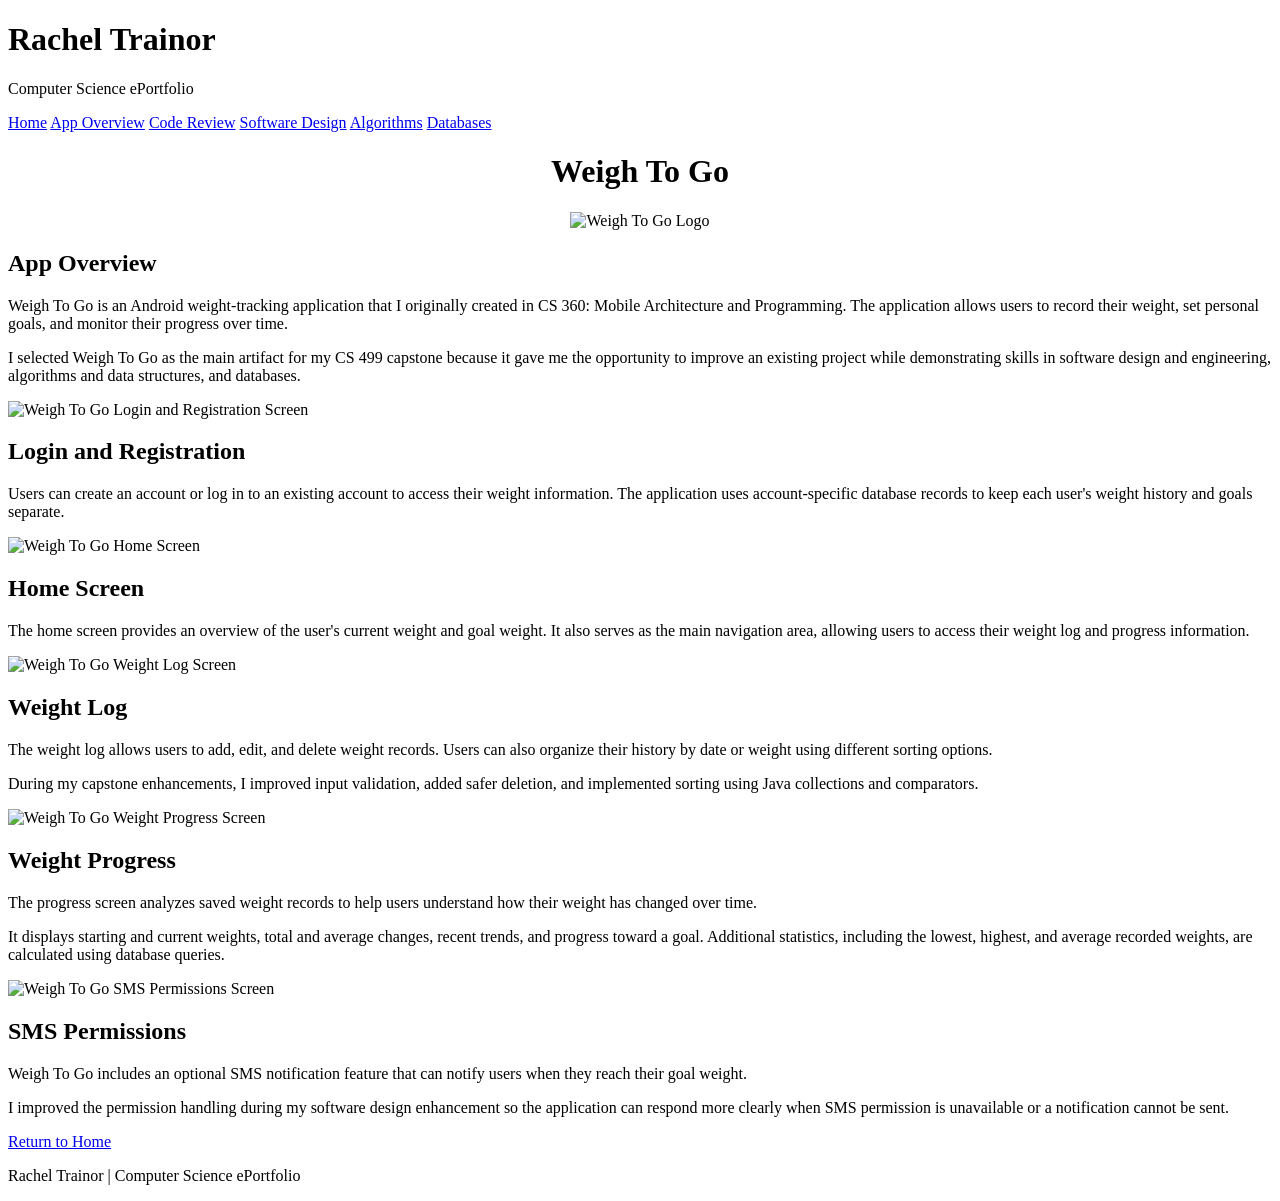
==== app-overview.html @ 9572a0ba "Update app-overview.html" ====
<!DOCTYPE html>
<html lang="en">

<head>
    <meta charset="UTF-8">
    <meta name="viewport" content="width=device-width, initial-scale=1.0">

    <title>Weigh To Go | Rachel Trainor</title>

    <link rel="stylesheet" href="style.css">
</head>

<body>

    <header>
        <h1>Rachel Trainor</h1>
        <p>Computer Science ePortfolio</p>
    </header>

    <nav>
        <a href="index.html">Home</a>
        <a href="app-overview.html">App Overview</a>
        <a href="code-review.html">Code Review</a>
        <a href="software-design.html">Software Design</a>
        <a href="algorithms.html">Algorithms</a>
        <a href="databases.html">Databases</a>
    </nav>

    <main>

        <!-- Weigh To Go Logo -->

        <div class="card" style="text-align: center;">

            <h1>Weigh To Go</h1>

            <img src="images/WTG logo.png"
                 alt="Weigh To Go Logo"
                 style="max-width: 250px; width: 100%;">

        </div>


        <!-- App Overview -->

        <div class="card">

            <h2>App Overview</h2>

            <p>
                Weigh To Go is an Android weight-tracking application
                that I originally created in CS 360: Mobile Architecture
                and Programming. The application allows users to record
                their weight, set personal goals, and monitor their
                progress over time.
            </p>

            <p>
                I selected Weigh To Go as the main artifact for my
                CS 499 capstone because it gave me the opportunity
                to improve an existing project while demonstrating
                skills in software design and engineering, algorithms
                and data structures, and databases.
            </p>

        </div>


        <!-- Login and Registration -->

        <div class="card feature-card">

            <div class="feature-image">

                <img src="images/loginregister.png"
                     alt="Weigh To Go Login and Registration Screen"
                     class="feature-screenshot">

            </div>

            <div class="feature-description">

                <h2>Login and Registration</h2>

                <p>
                    Users can create an account or log in to an existing
                    account to access their weight information.
                    The application uses account-specific database
                    records to keep each user's weight history
                    and goals separate.
                </p>

            </div>

        </div>


        <!-- Home Screen -->

        <div class="card feature-card">

            <div class="feature-image">

                <img src="images/homescreen.png"
                     alt="Weigh To Go Home Screen"
                     class="feature-screenshot">

            </div>

            <div class="feature-description">

                <h2>Home Screen</h2>

                <p>
                    The home screen provides an overview of the user's
                    current weight and goal weight. It also serves
                    as the main navigation area, allowing users
                    to access their weight log and progress
                    information.
                </p>

            </div>

        </div>


        <!-- Weight Log -->

        <div class="card feature-card">

            <div class="feature-image">

                <img src="images/weightlog.png"
                     alt="Weigh To Go Weight Log Screen"
                     class="feature-screenshot">

            </div>

            <div class="feature-description">

                <h2>Weight Log</h2>

                <p>
                    The weight log allows users to add, edit, and
                    delete weight records. Users can also organize
                    their history by date or weight using different
                    sorting options.
                </p>

                <p>
                    During my capstone enhancements, I improved
                    input validation, added safer deletion,
                    and implemented sorting using Java
                    collections and comparators.
                </p>

            </div>

        </div>


        <!-- Weight Progress -->

        <div class="card feature-card">

            <div class="feature-image">

                <img src="images/weightprogress.png"
                     alt="Weigh To Go Weight Progress Screen"
                     class="feature-screenshot">

            </div>

            <div class="feature-description">

                <h2>Weight Progress</h2>

                <p>
                    The progress screen analyzes saved weight
                    records to help users understand how their
                    weight has changed over time.
                </p>

                <p>
                    It displays starting and current weights,
                    total and average changes, recent trends,
                    and progress toward a goal. Additional
                    statistics, including the lowest, highest,
                    and average recorded weights, are calculated
                    using database queries.
                </p>

            </div>

        </div>


        <!-- SMS Permissions -->

        <div class="card feature-card">

            <div class="feature-image">

                <img src="images/sms.png"
                     alt="Weigh To Go SMS Permissions Screen"
                     class="feature-screenshot">

            </div>

            <div class="feature-description">

                <h2>SMS Permissions</h2>

                <p>
                    Weigh To Go includes an optional SMS
                    notification feature that can notify users
                    when they reach their goal weight.
                </p>

                <p>
                    I improved the permission handling during
                    my software design enhancement so the
                    application can respond more clearly when
                    SMS permission is unavailable or a
                    notification cannot be sent.
                </p>

            </div>

        </div>

    </main>


    <footer>

        <p>
            <a href="index.html">Return to Home</a>
        </p>

        <p>Rachel Trainor | Computer Science ePortfolio</p>

    </footer>

</body>

</html>
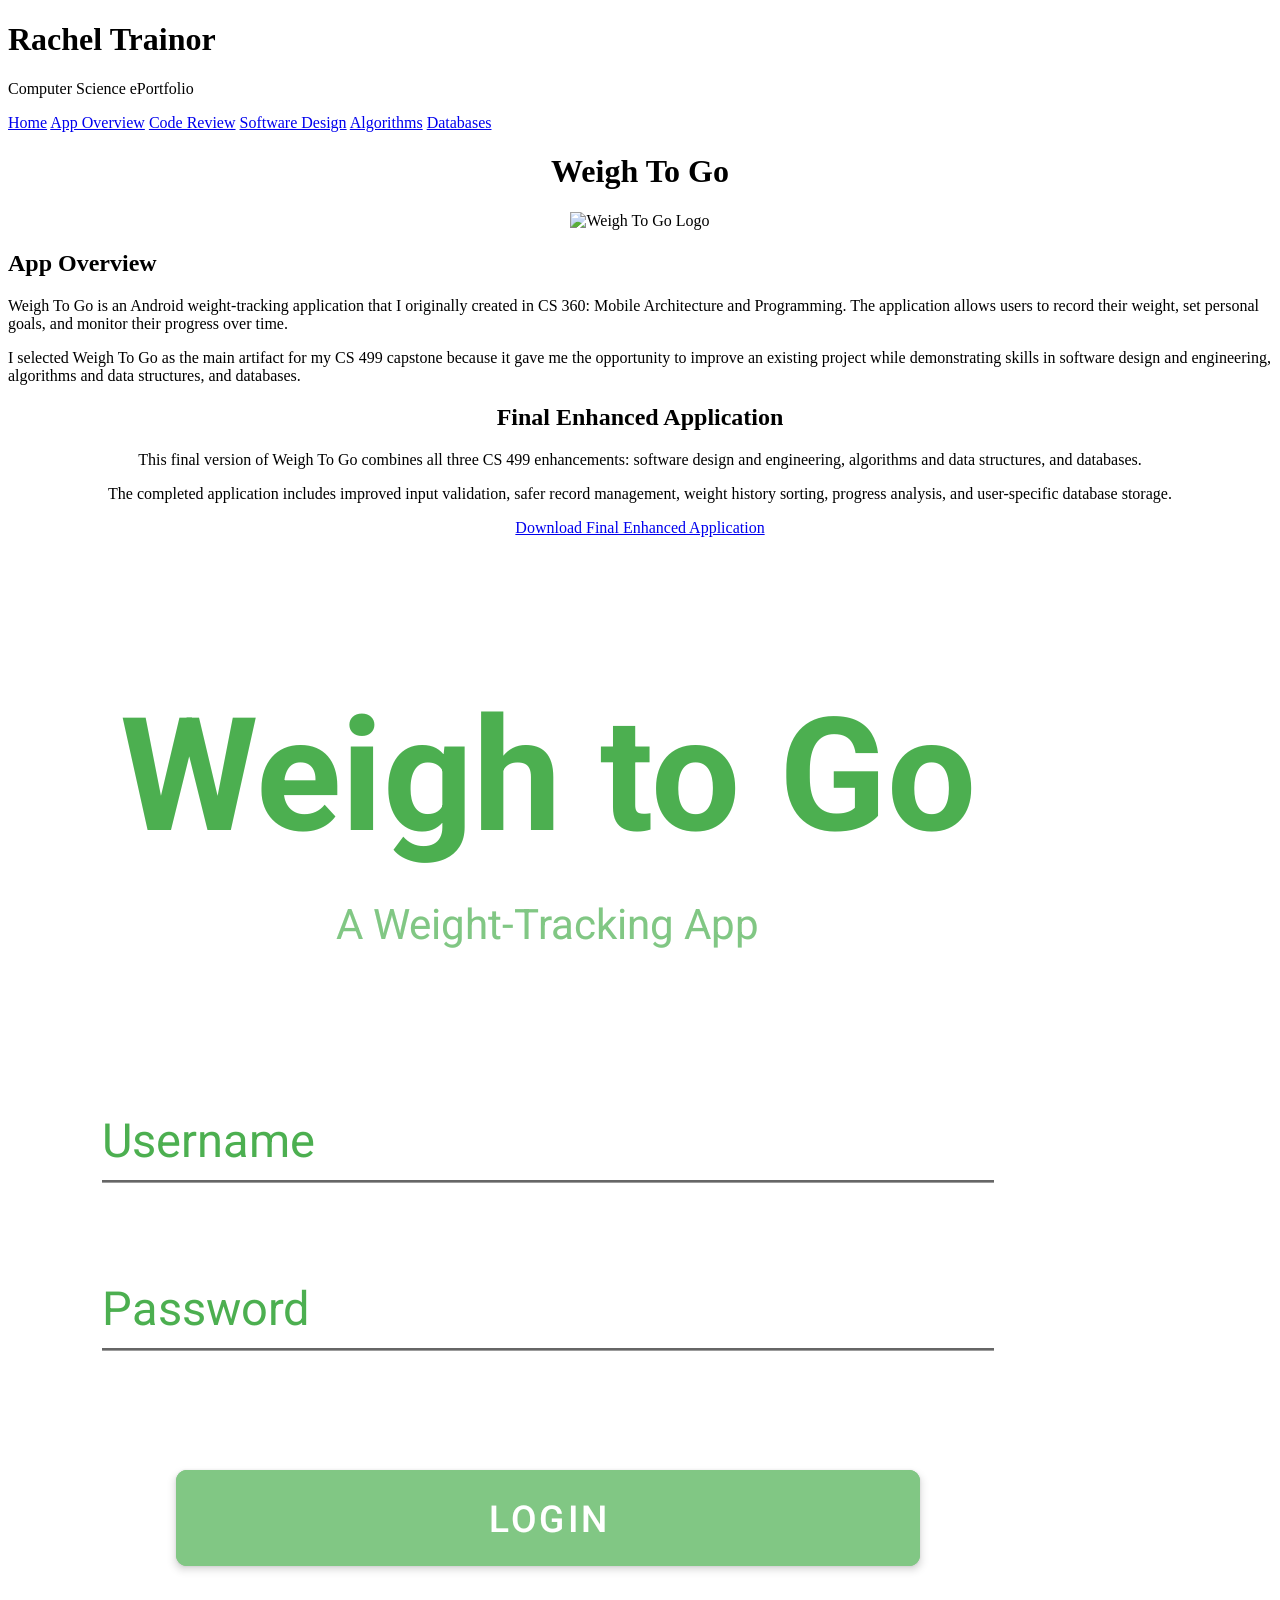
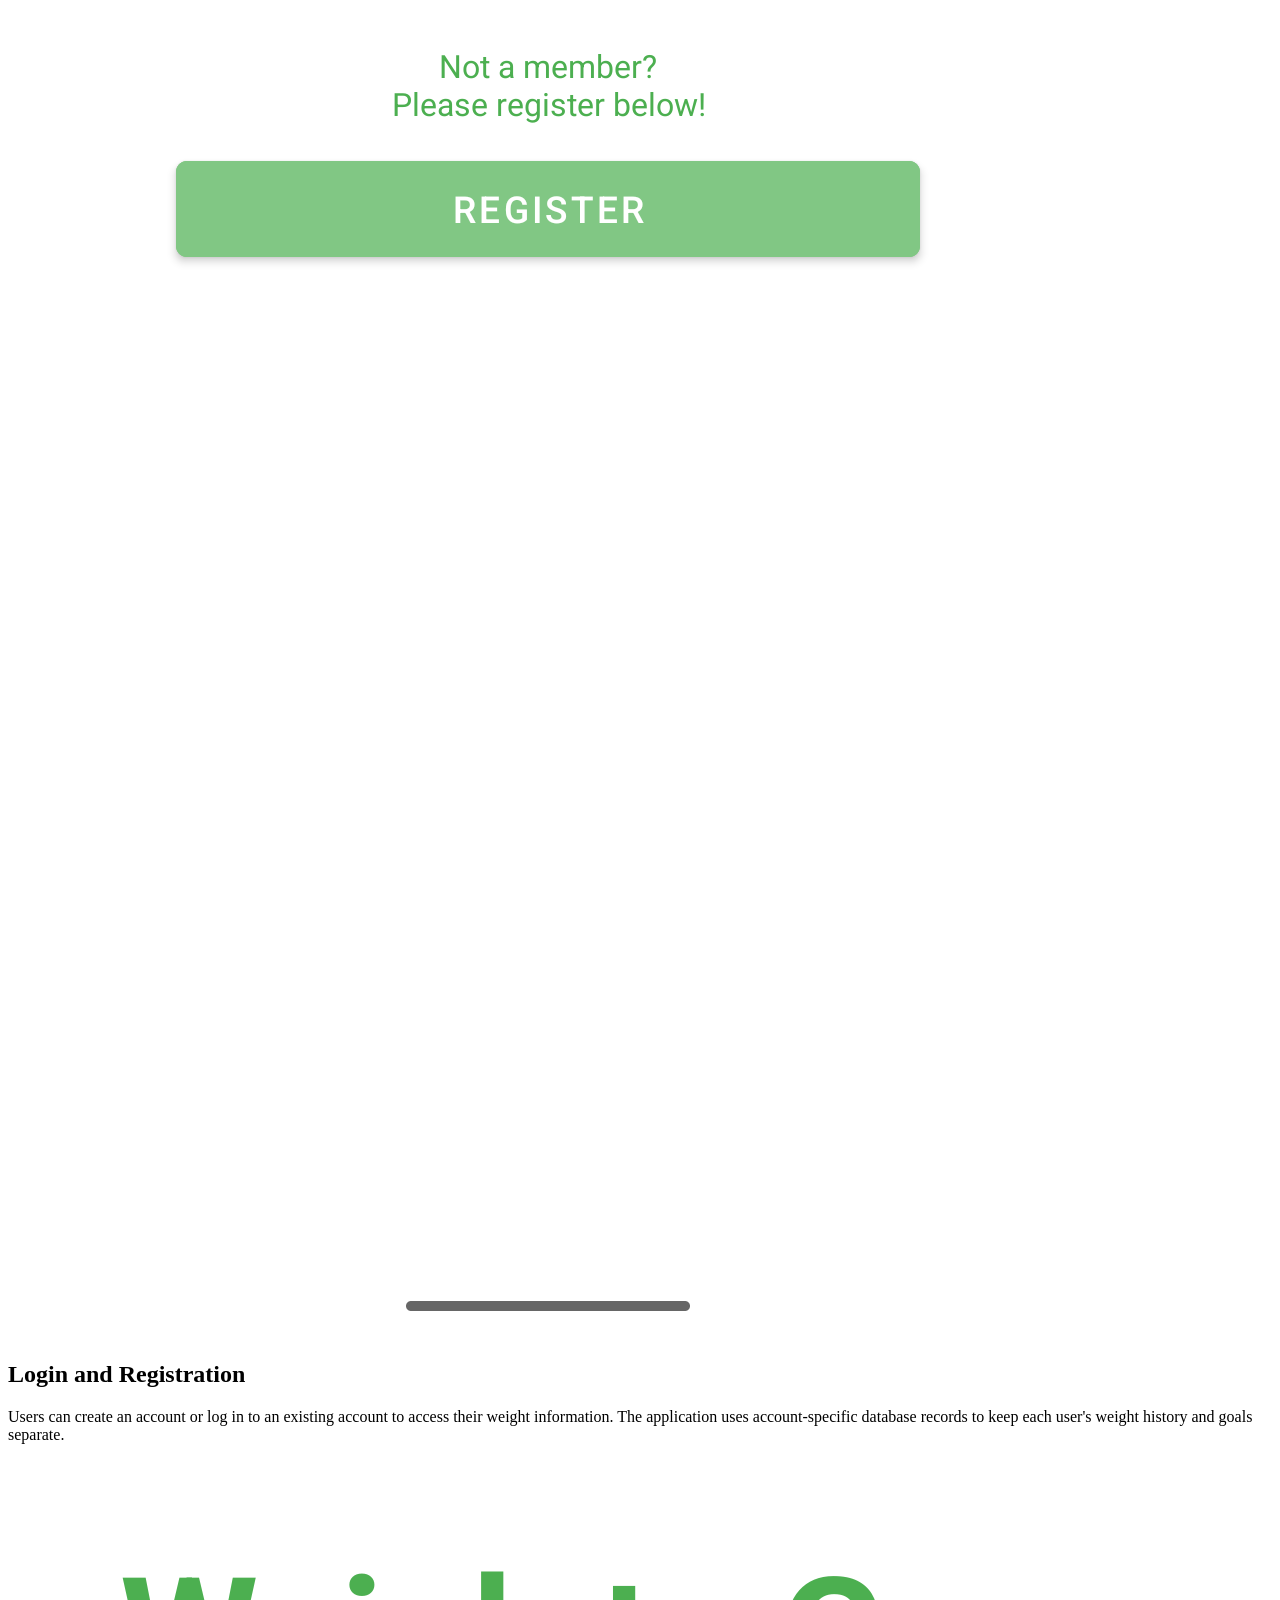
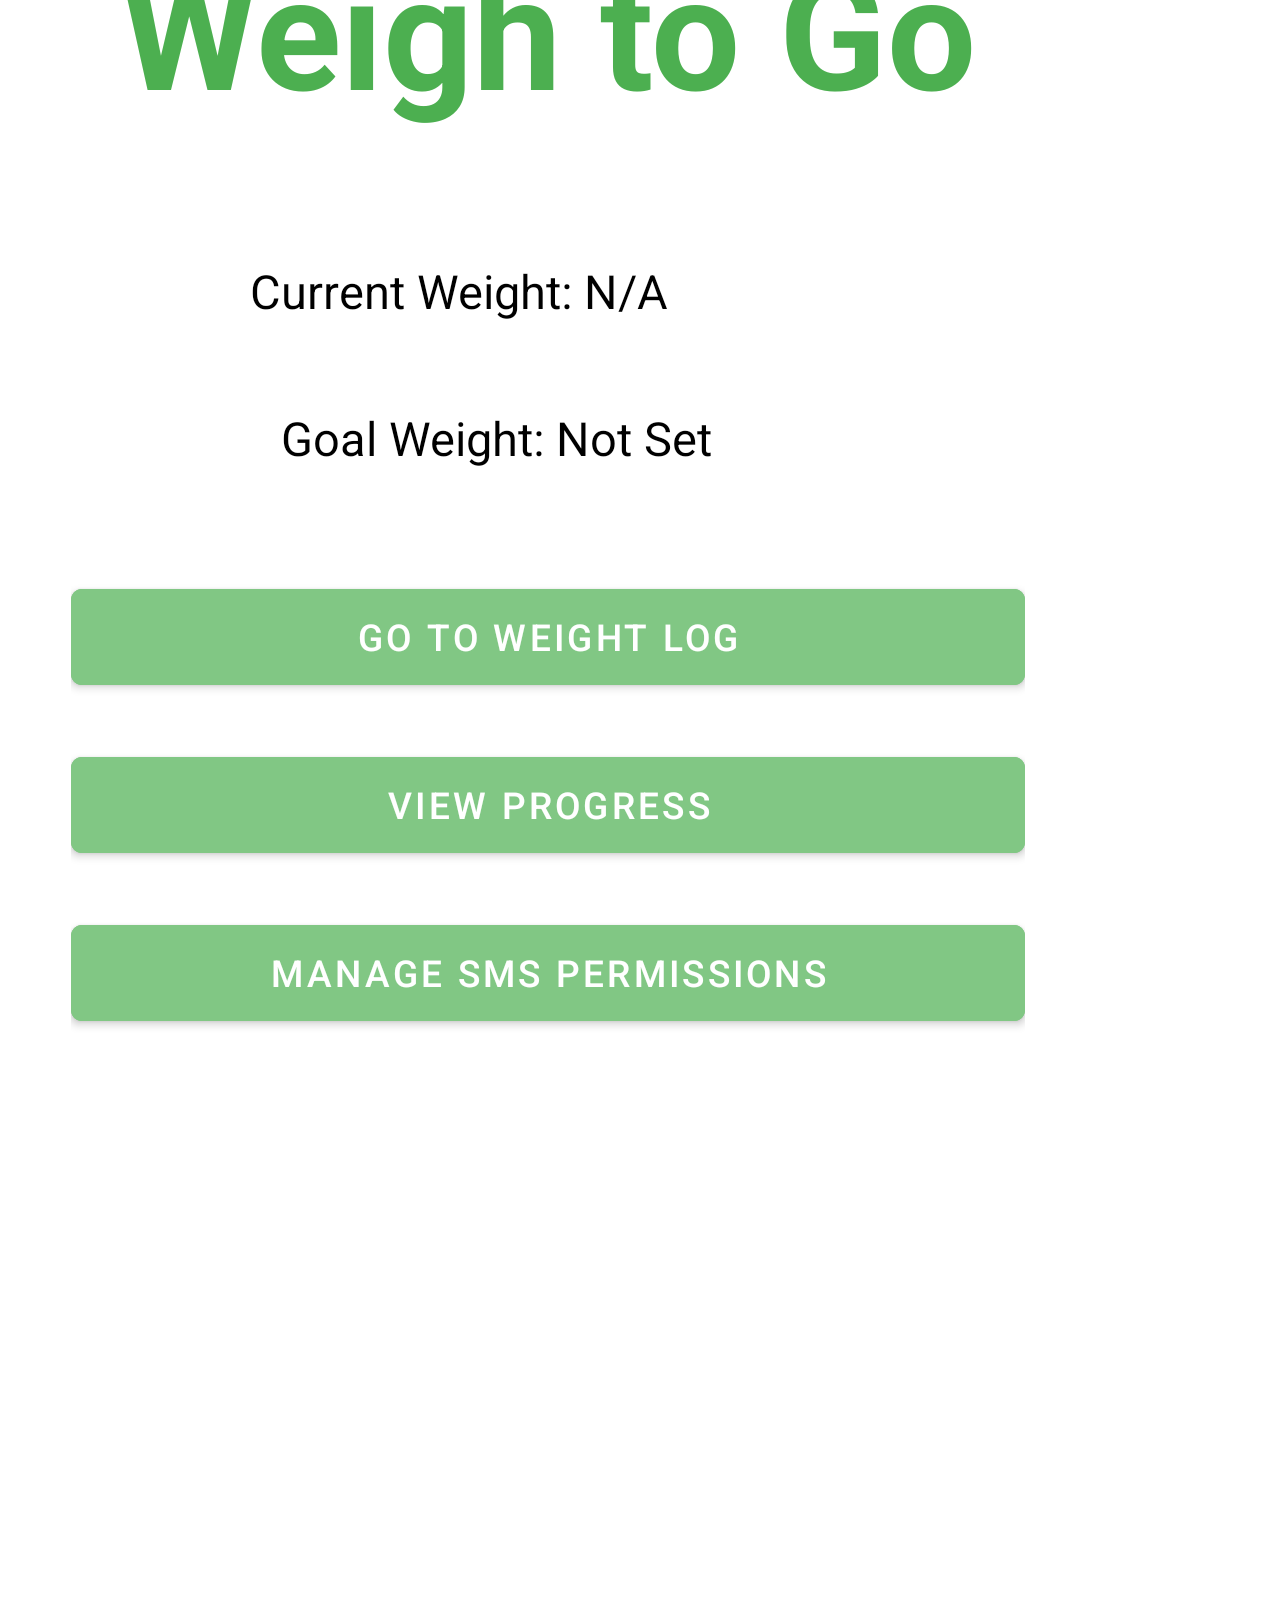
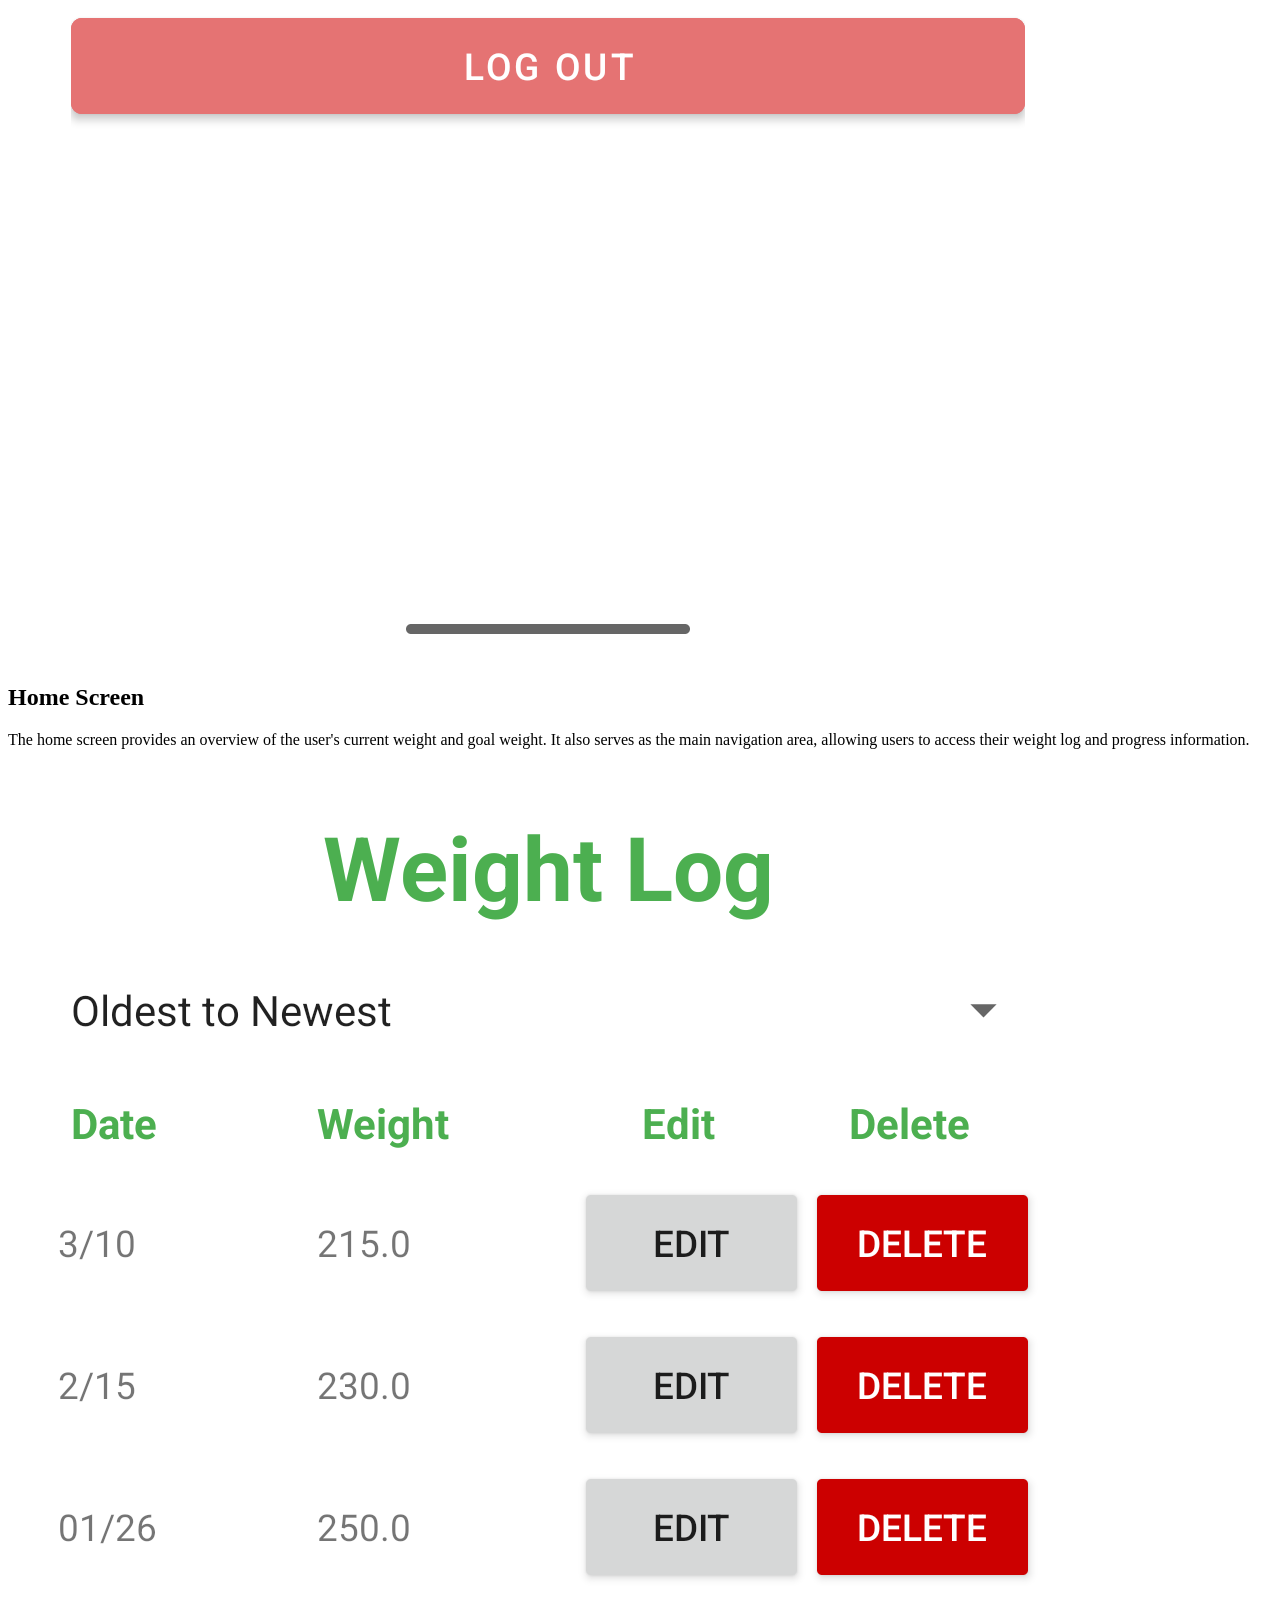
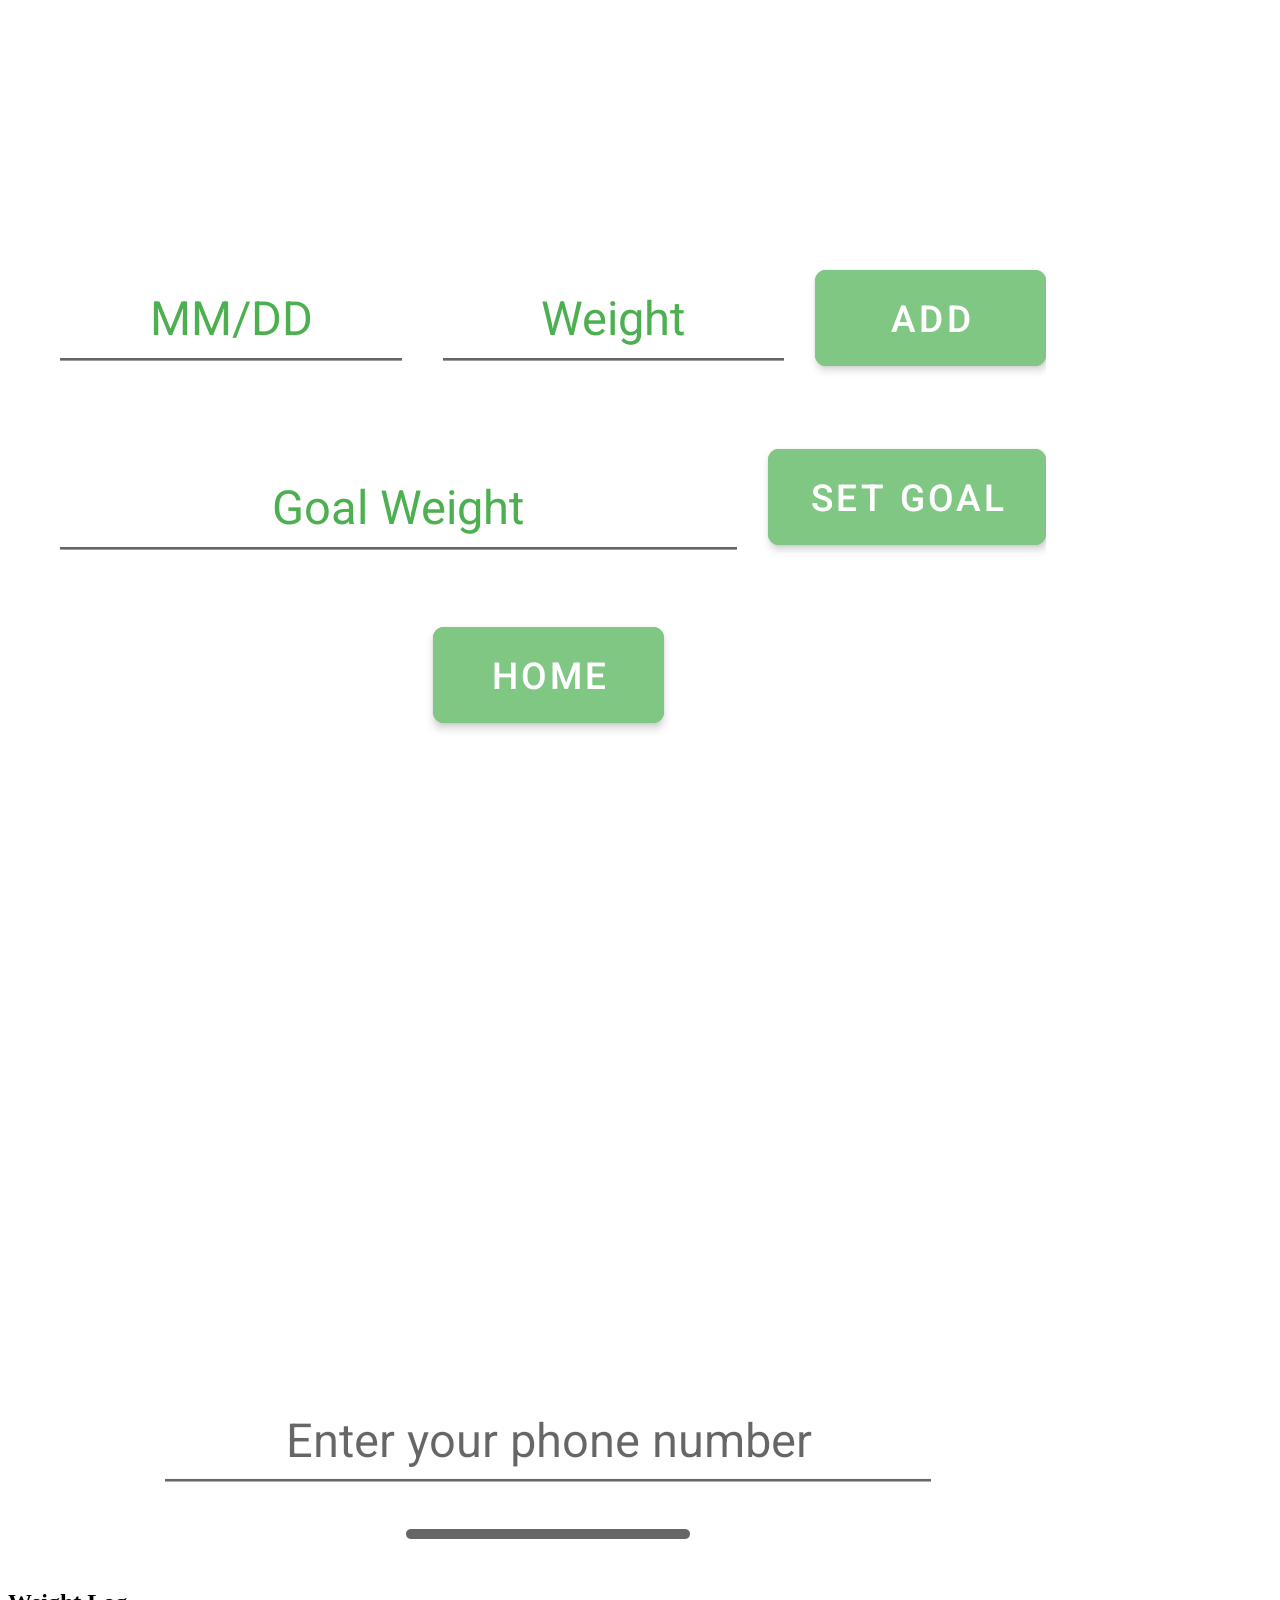
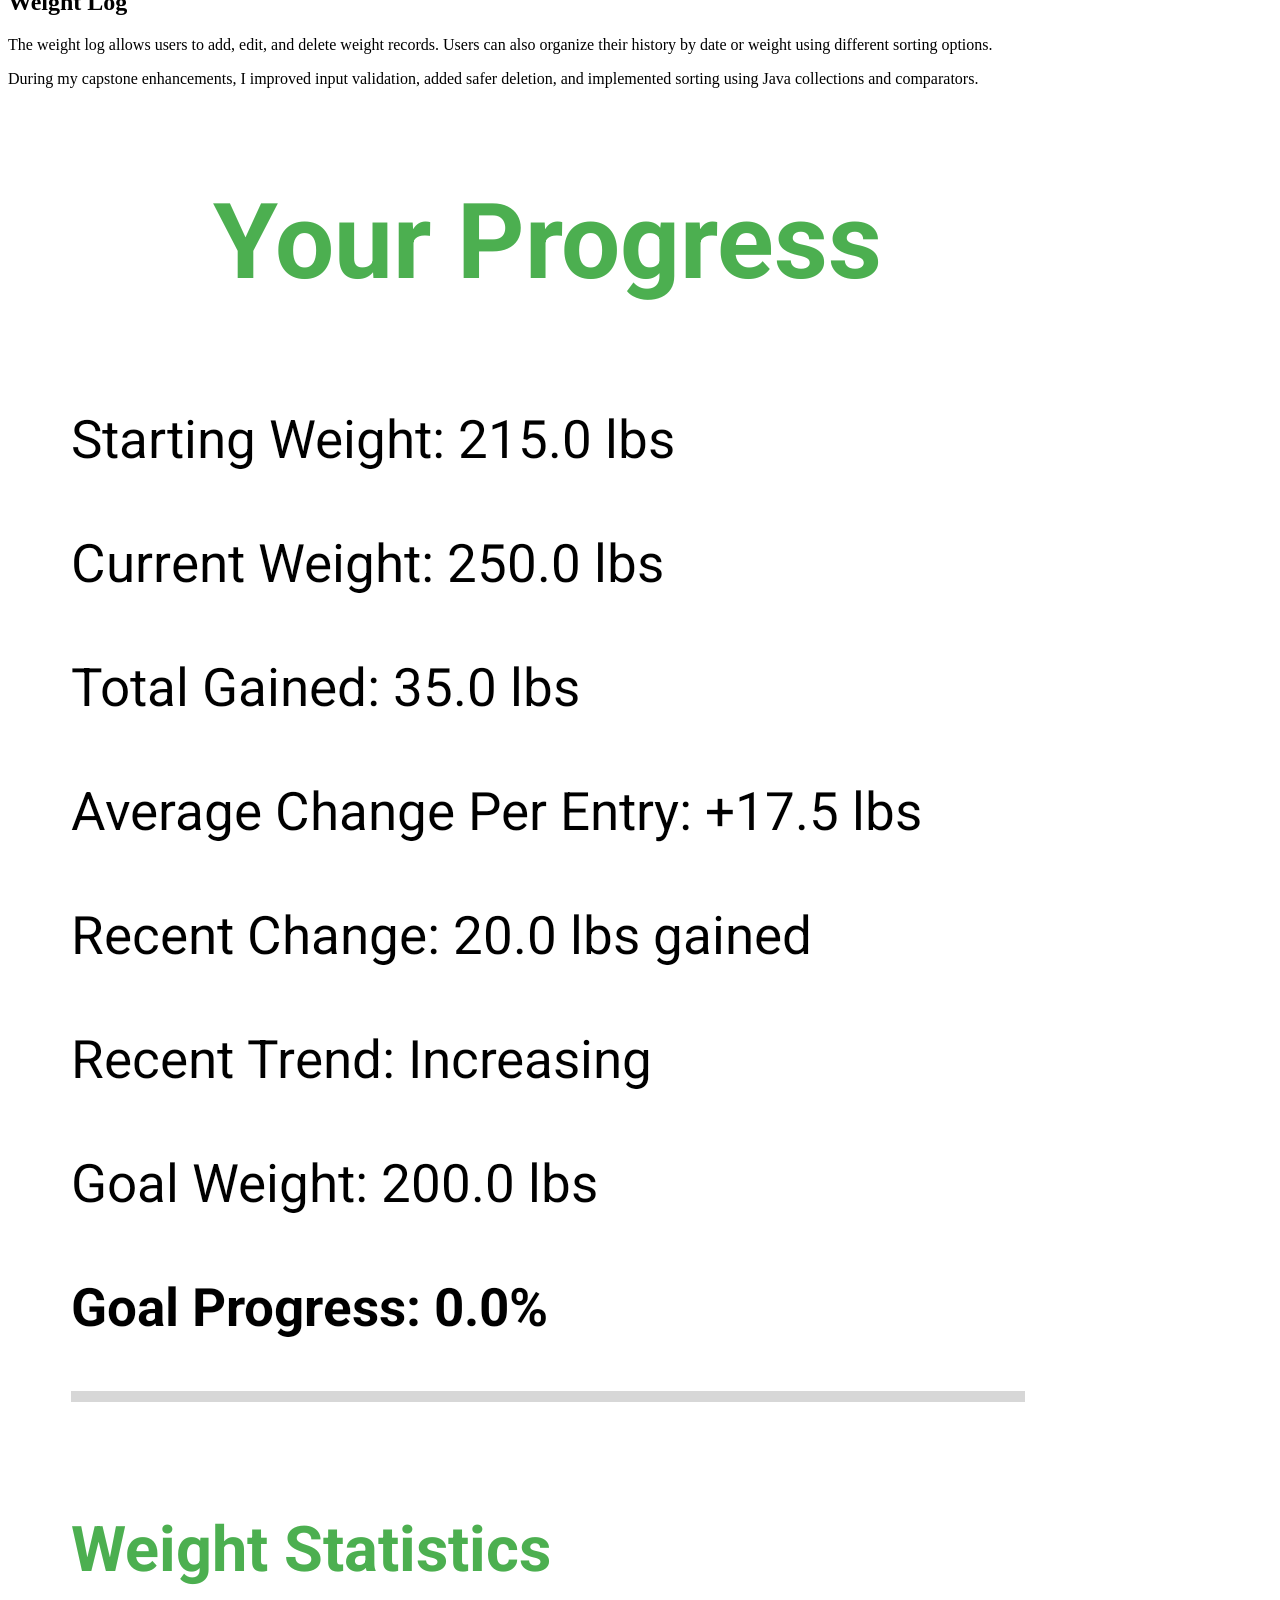
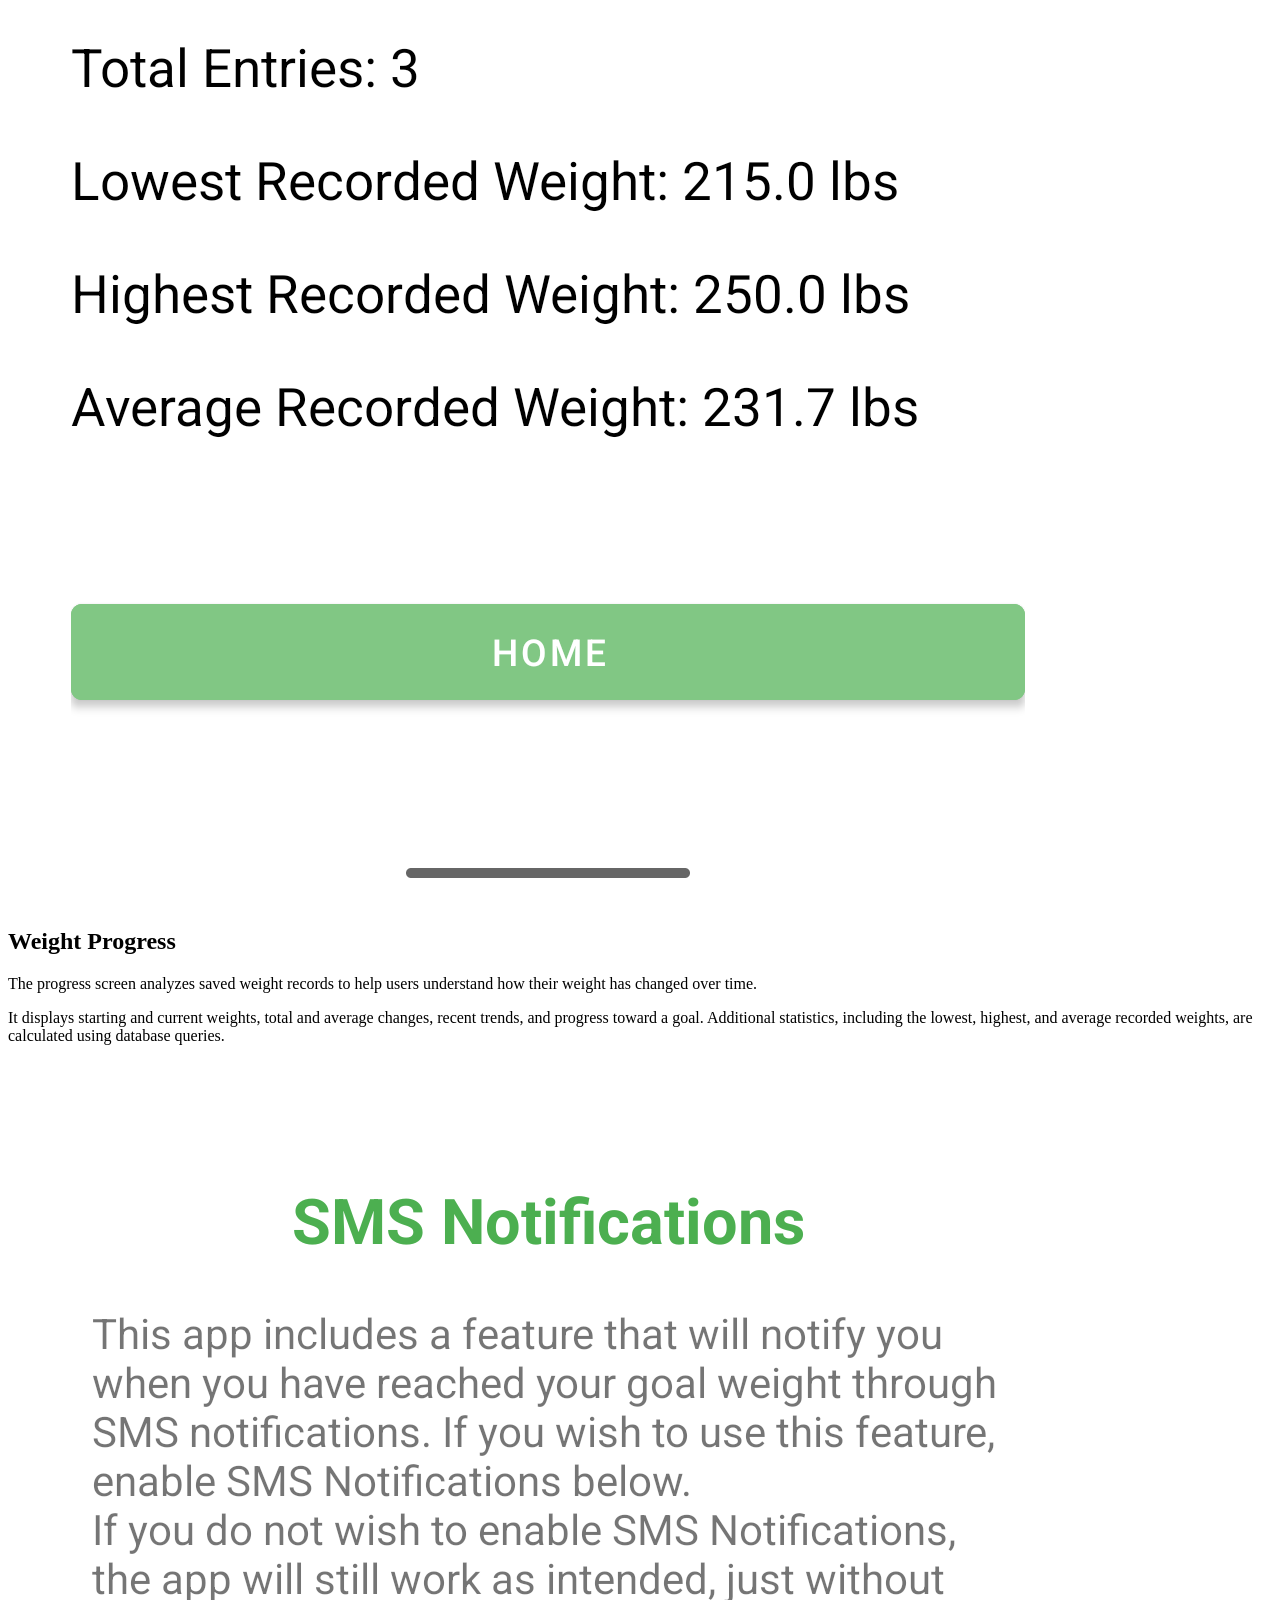
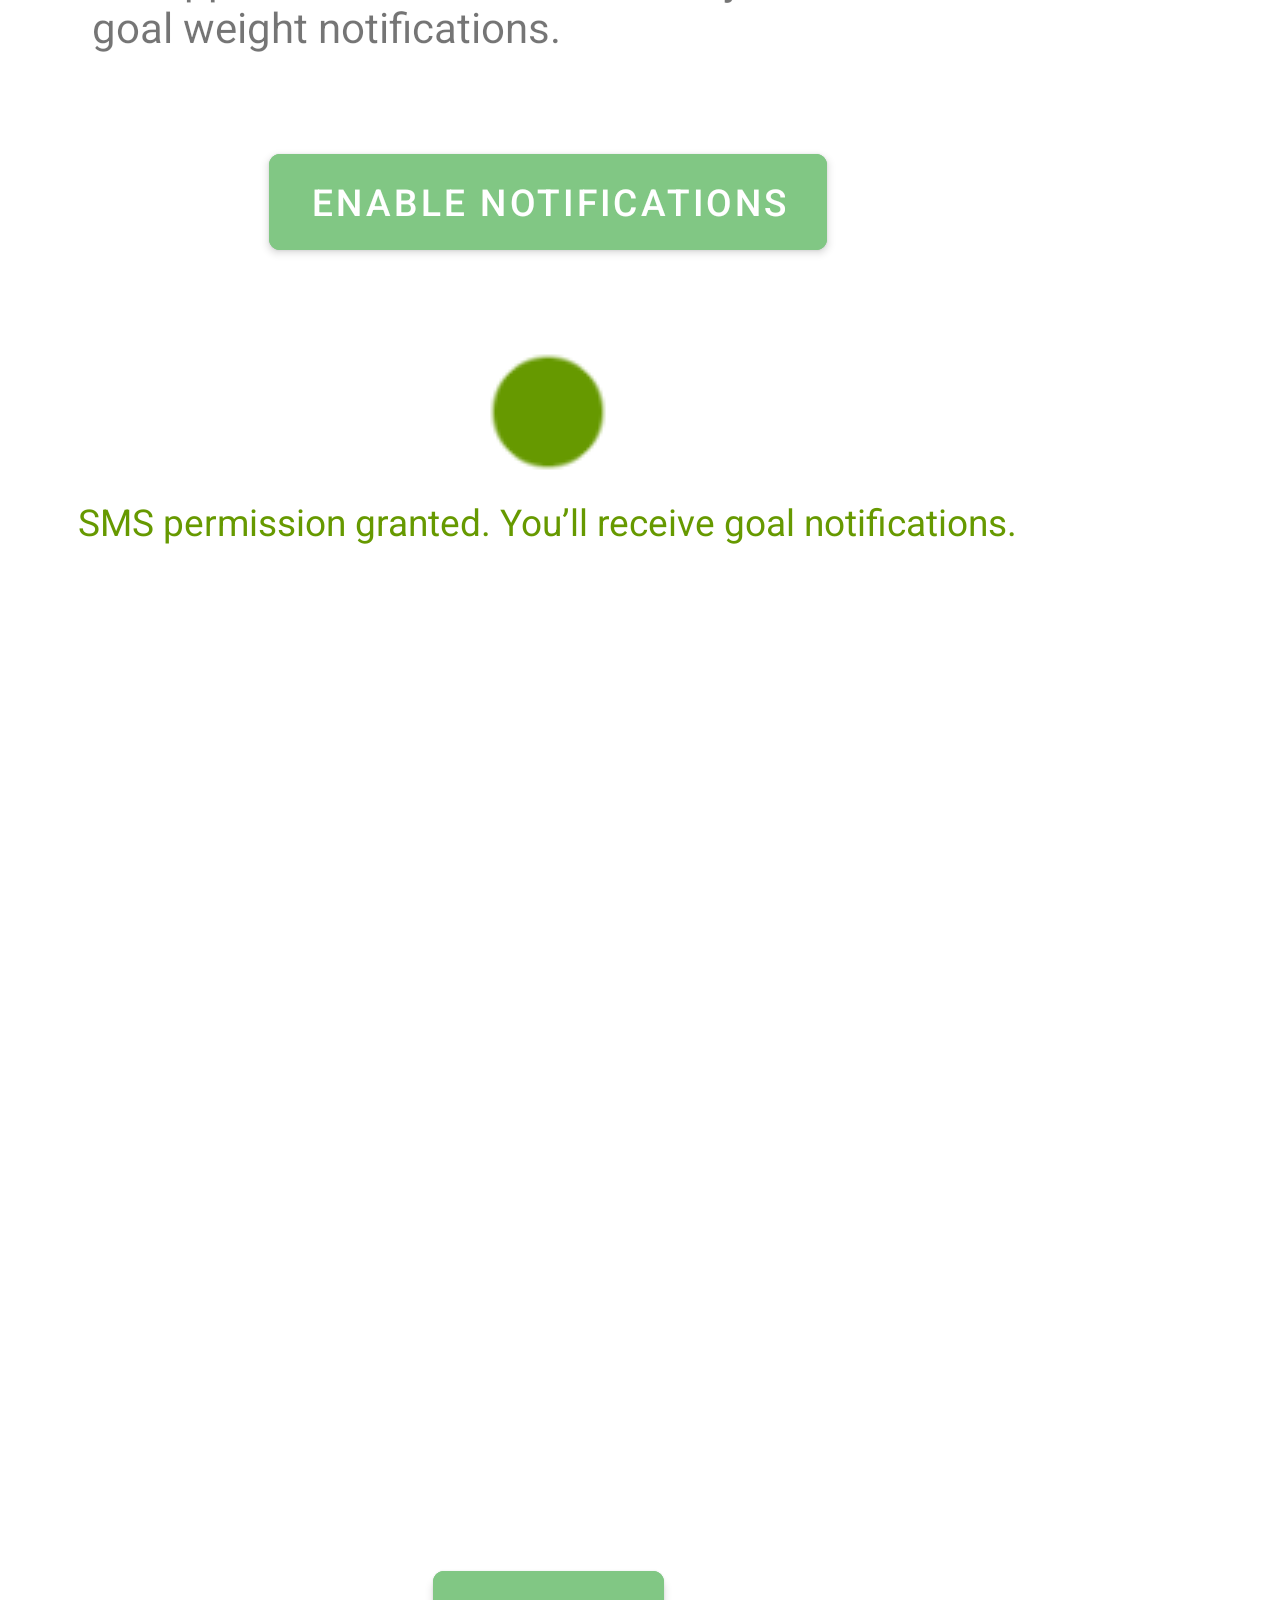
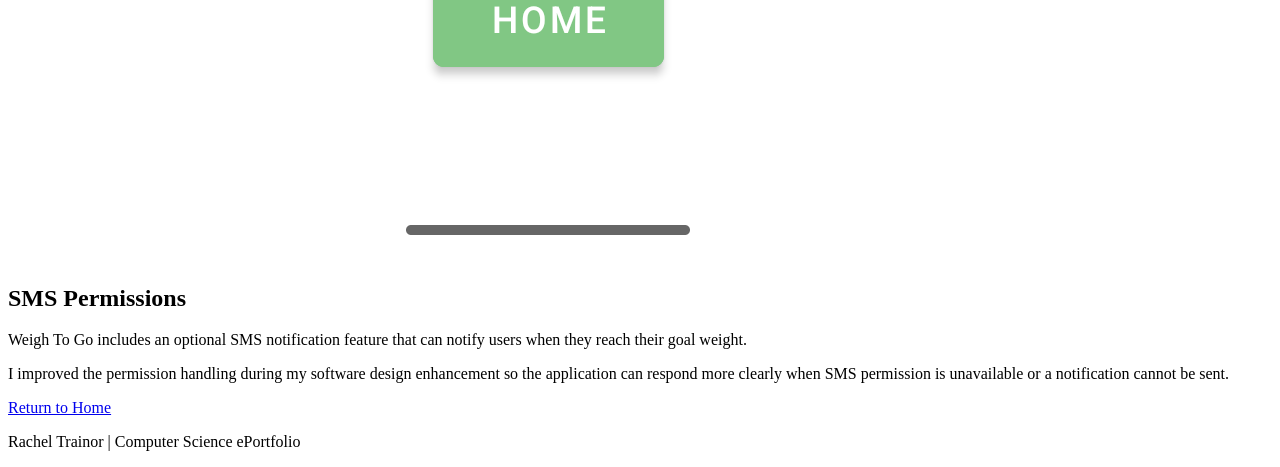
==== commit b0aa7d91: "Update app-overview.html" ====
--- a/app-overview.html
+++ b/app-overview.html
@@ -67,6 +67,34 @@
         </div>
 
 
+        <!-- Final Enhanced Application Download -->
+
+        <div class="card" style="text-align: center;">
+
+            <h2>Final Enhanced Application</h2>
+
+            <p>
+                This final version of Weigh To Go combines all three
+                CS 499 enhancements: software design and engineering,
+                algorithms and data structures, and databases.
+            </p>
+
+            <p>
+                The completed application includes improved input
+                validation, safer record management, weight history
+                sorting, progress analysis, and user-specific
+                database storage.
+            </p>
+
+            <a href="downloads/WeighToGo-Final.zip"
+               class="download-button"
+               download>
+                Download Final Enhanced Application
+            </a>
+
+        </div>
+
+
         <!-- Login and Registration -->
 
         <div class="card feature-card">
@@ -246,3 +274,5 @@
 </body>
 
 </html>
+
+</html>
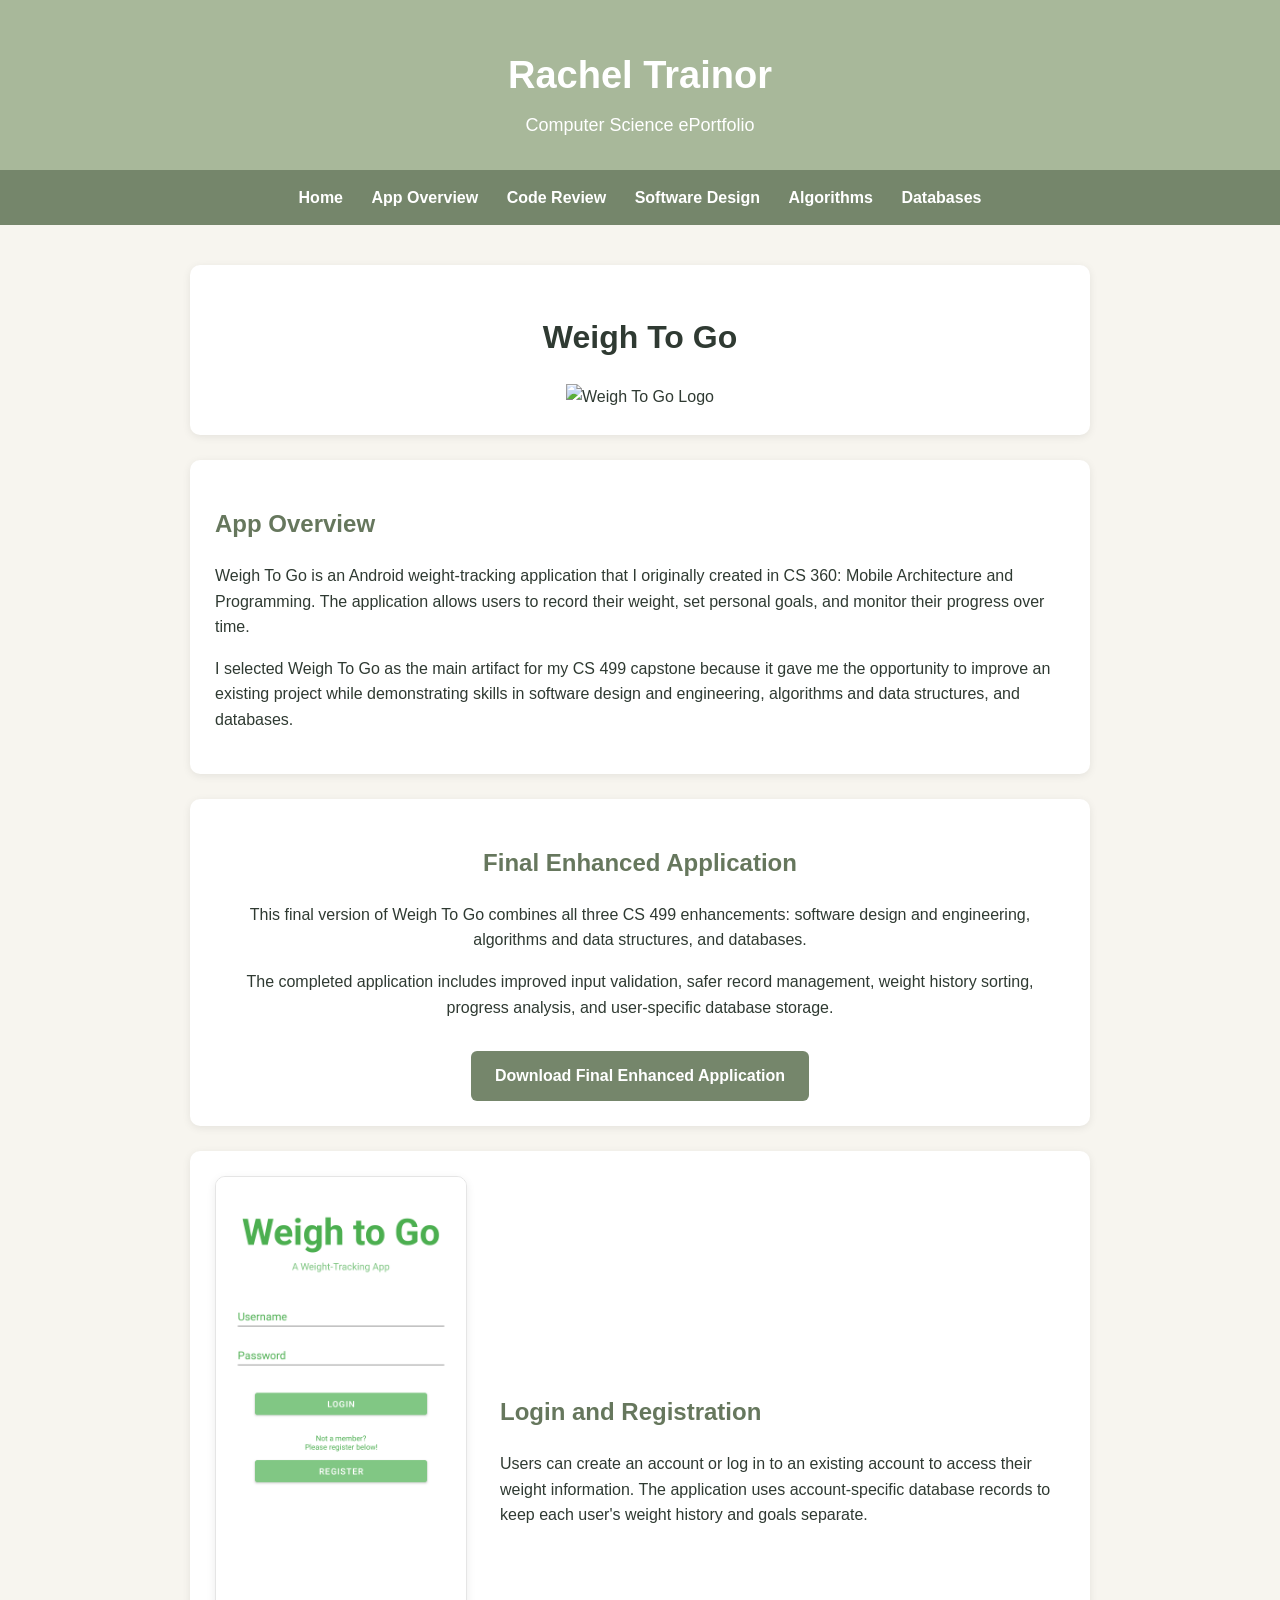
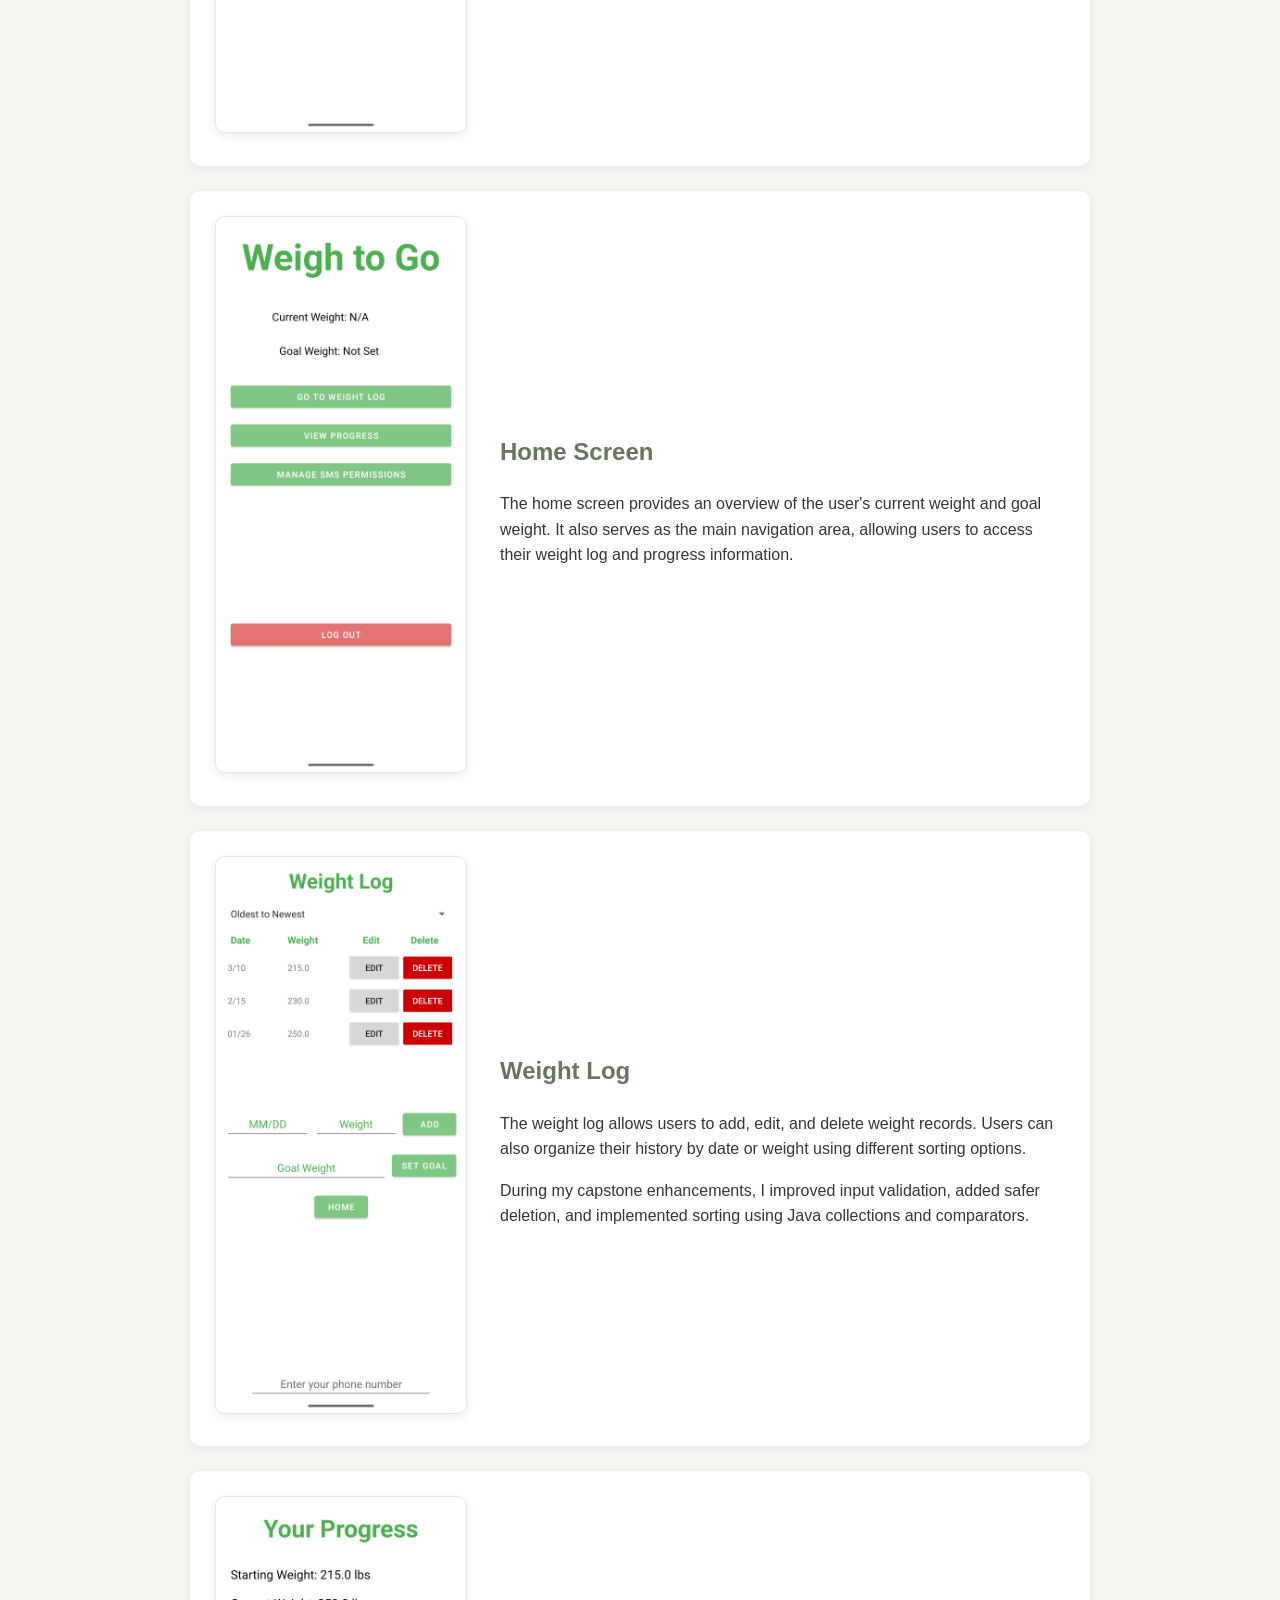
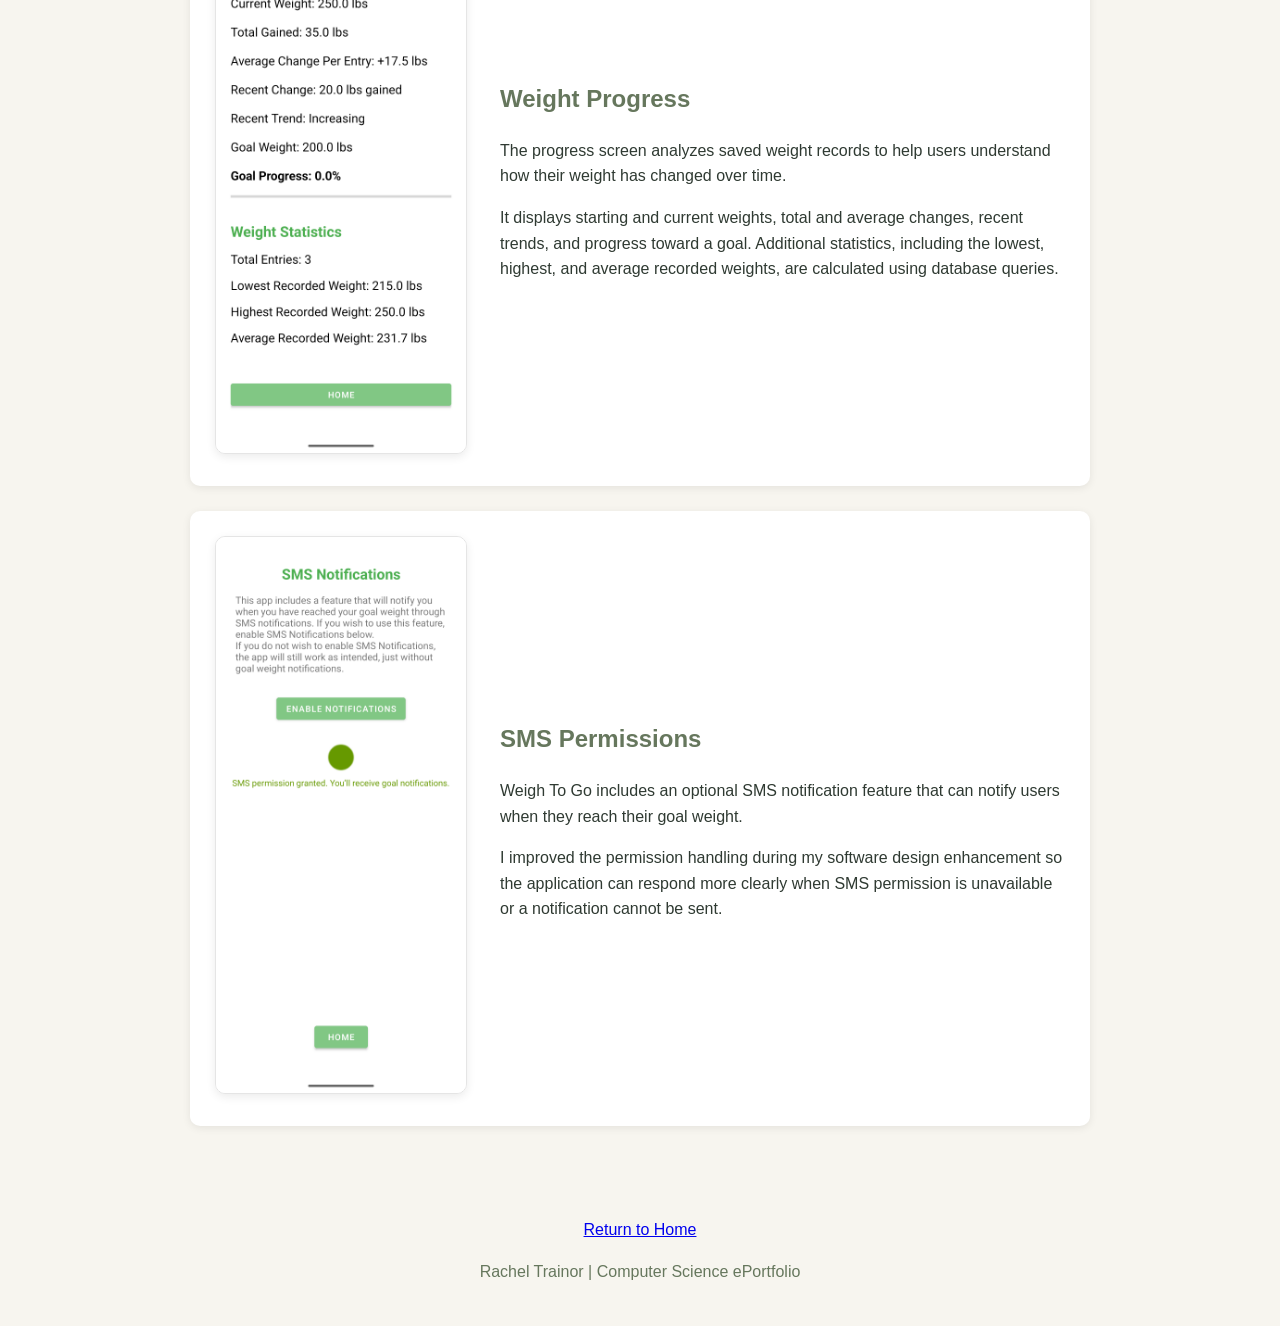
==== commit 63c5fd2c: "Update app-overview.html" ====
--- a/app-overview.html
+++ b/app-overview.html
@@ -1,3 +1,4 @@
+
 
 <!DOCTYPE html>
 <html lang="en">
@@ -86,9 +87,17 @@
                 database storage.
             </p>
 
-            <a href="downloads/WeighToGo-Final.zip"
+            <a href="downloads/CS499CapstoneFinal(WeighToGo).zip"
                class="download-button"
-               download>
+               download
+               style="display: inline-block;
+                      background-color: #75866b;
+                      color: #ffffff;
+                      padding: 12px 24px;
+                      margin-top: 15px;
+                      text-decoration: none;
+                      border-radius: 6px;
+                      font-weight: bold;">
                 Download Final Enhanced Application
             </a>
 
@@ -274,5 +283,3 @@
 </body>
 
 </html>
-
-</html>
--- a/style.css
+++ b/style.css
@@ -0,0 +1,237 @@
+
+/* General Page Styling */
+
+body {
+    margin: 0;
+    font-family: Arial, Helvetica, sans-serif;
+    background-color: #f7f5ef;
+    color: #2f3a32;
+    line-height: 1.6;
+}
+
+/* Header */
+
+header {
+    background-color: #a8b89a;
+    text-align: center;
+    padding: 45px 20px 30px;
+}
+
+header h1 {
+    margin: 0;
+    font-size: 38px;
+    color: #ffffff;
+}
+
+header p {
+    margin: 5px 0 0;
+    color: #ffffff;
+    font-size: 18px;
+}
+
+/* Navigation */
+
+nav {
+    background-color: #75866b;
+    text-align: center;
+    padding: 15px;
+}
+
+nav a {
+    color: white;
+    text-decoration: none;
+    margin: 0 12px;
+    font-weight: bold;
+}
+
+nav a:hover {
+    text-decoration: underline;
+}
+
+/* Main Content */
+
+main {
+    max-width: 900px;
+    margin: 40px auto;
+    padding: 0 25px;
+}
+
+h2 {
+    color: #66775d;
+}
+
+/* Content Cards */
+
+.card {
+    background-color: white;
+    padding: 25px;
+    margin: 25px 0;
+    border-radius: 10px;
+    box-shadow: 0 2px 8px rgba(0, 0, 0, 0.08);
+}
+
+/* Standard Buttons */
+
+.button {
+    display: inline-block;
+    background-color: #75866b;
+    color: white;
+    padding: 10px 18px;
+    margin: 5px;
+    text-decoration: none;
+    border-radius: 6px;
+}
+
+.button:hover {
+    background-color: #5f7057;
+}
+
+/* Final Enhanced Application Download Button */
+
+.download-button {
+    display: inline-block;
+    background-color: #75866b;
+    color: #ffffff;
+    padding: 12px 24px;
+    margin-top: 15px;
+    text-decoration: none;
+    border-radius: 6px;
+    font-weight: bold;
+    transition: background-color 0.2s ease;
+}
+
+.download-button:hover {
+    background-color: #5f7057;
+    color: #ffffff;
+}
+
+/* Footer */
+
+footer {
+    text-align: center;
+    padding: 25px;
+    margin-top: 50px;
+    color: #66775d;
+}
+
+/* Hide Unnecessary Markdown Title */
+
+.markdown-body > h1:first-of-type {
+    display: none;
+}
+
+/* App Overview Feature Cards */
+
+.feature-card {
+    display: flex;
+    align-items: center;
+    gap: 35px;
+}
+
+/* Feature Image Container */
+
+.feature-image {
+    width: 250px;
+    flex-shrink: 0;
+    text-align: center;
+}
+
+/* Feature Screenshots */
+
+.feature-image img {
+    width: 100%;
+    max-width: 250px;
+    height: auto;
+    border-radius: 10px;
+}
+
+.feature-screenshot {
+    width: 100%;
+    max-width: 230px;
+    height: auto;
+    border-radius: 10px;
+    border: 1px solid #e5e5e5;
+    box-shadow: 0 3px 10px rgba(0, 0, 0, 0.08);
+}
+
+/* Image Placeholders */
+
+.image-placeholder {
+    width: 220px;
+    height: 350px;
+    background-color: #f0f0eb;
+    border: 2px dashed #a8b89a;
+    border-radius: 10px;
+    display: flex;
+    align-items: center;
+    justify-content: center;
+    color: #66775d;
+    margin: auto;
+}
+
+/* Feature Descriptions */
+
+.feature-description {
+    flex: 1;
+    min-width: 0;
+}
+
+/* Mobile Layout */
+
+@media (max-width: 700px) {
+
+    /* Adjust main content spacing */
+
+    main {
+        margin: 25px auto;
+        padding: 0 15px;
+    }
+
+    /* Stack feature screenshots and descriptions */
+
+    .feature-card {
+        flex-direction: column;
+        text-align: center;
+        gap: 20px;
+    }
+
+    /* Center screenshots */
+
+    .feature-image {
+        width: 100%;
+    }
+
+    .feature-screenshot {
+        max-width: 200px;
+    }
+
+    /* Adjust download button */
+
+    .download-button {
+        padding: 12px 18px;
+        font-size: 14px;
+        max-width: 100%;
+        box-sizing: border-box;
+    }
+
+    /* Adjust navigation */
+
+    nav {
+        padding: 12px;
+    }
+
+    nav a {
+        display: inline-block;
+        margin: 5px 8px;
+    }
+
+    /* Adjust header */
+
+    header h1 {
+        font-size: 30px;
+    }
+
+    header p {
+        font-size: 16px;
+    }
+}
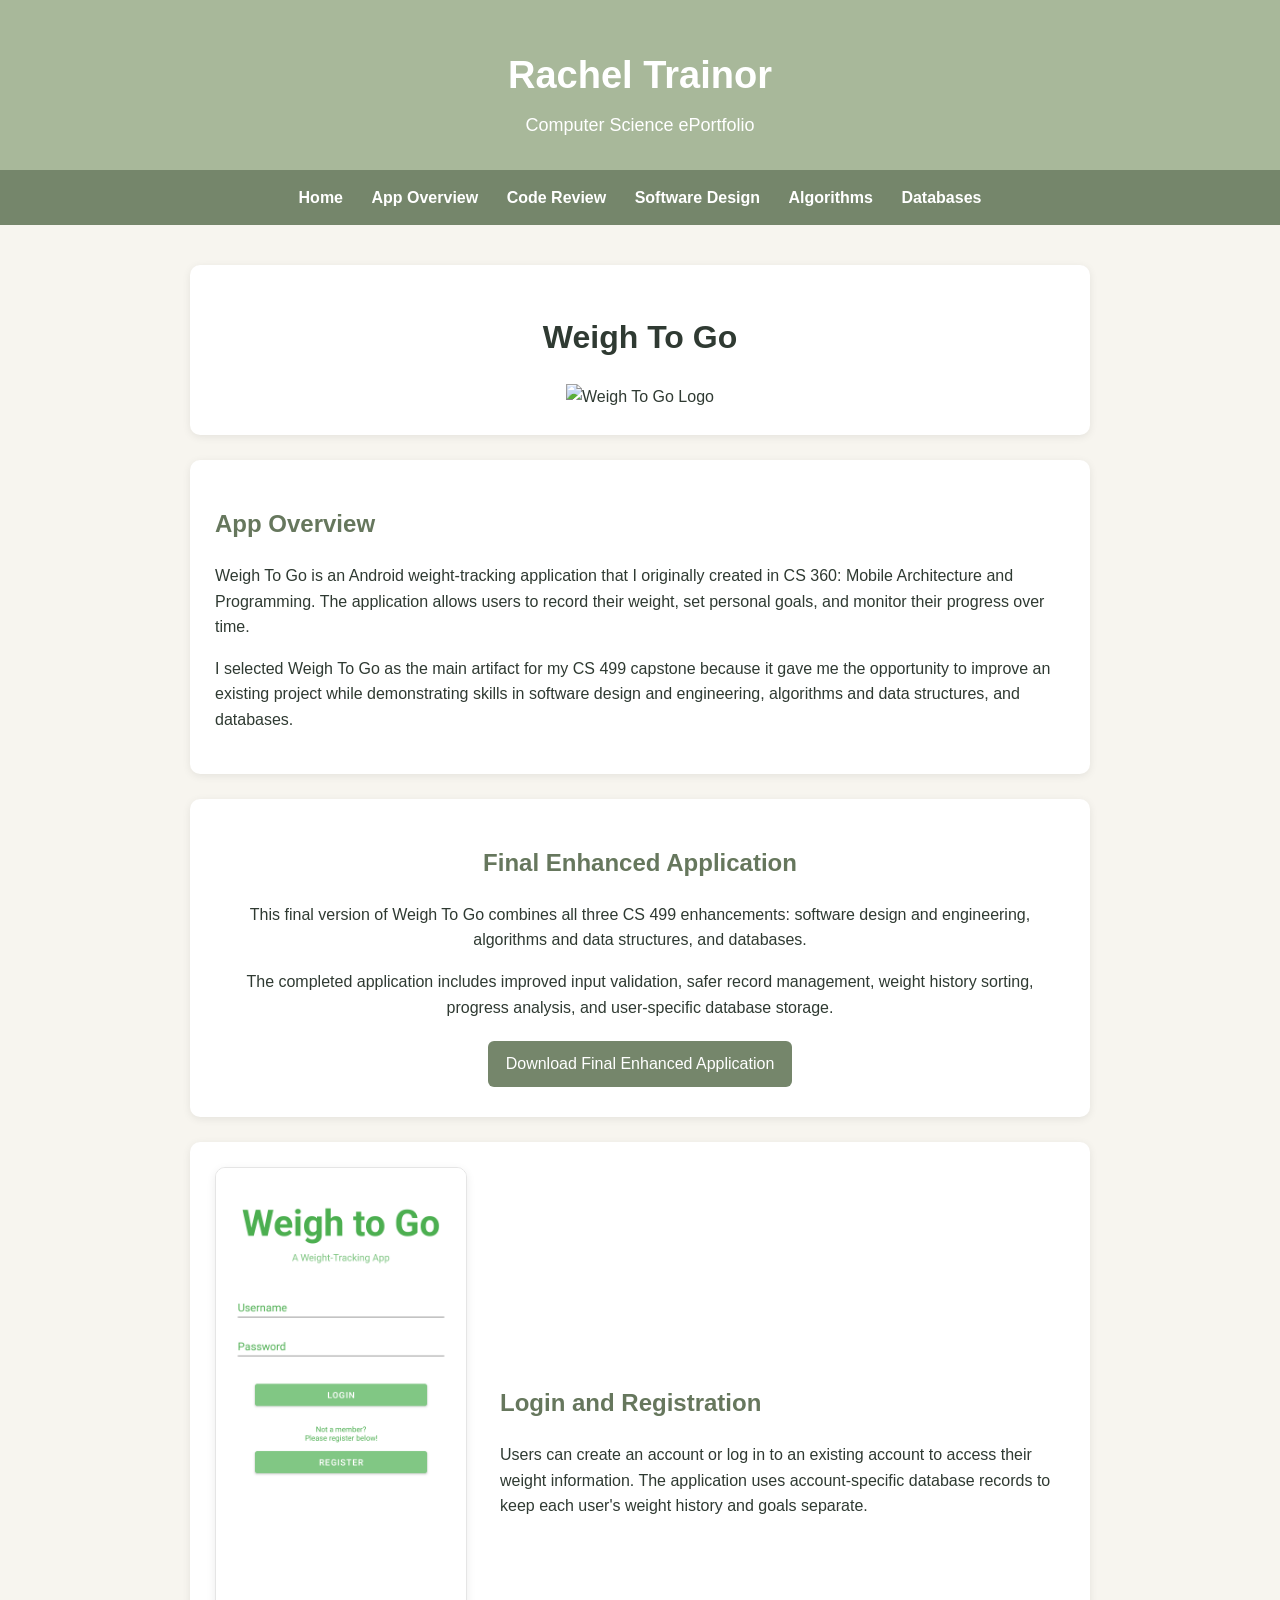
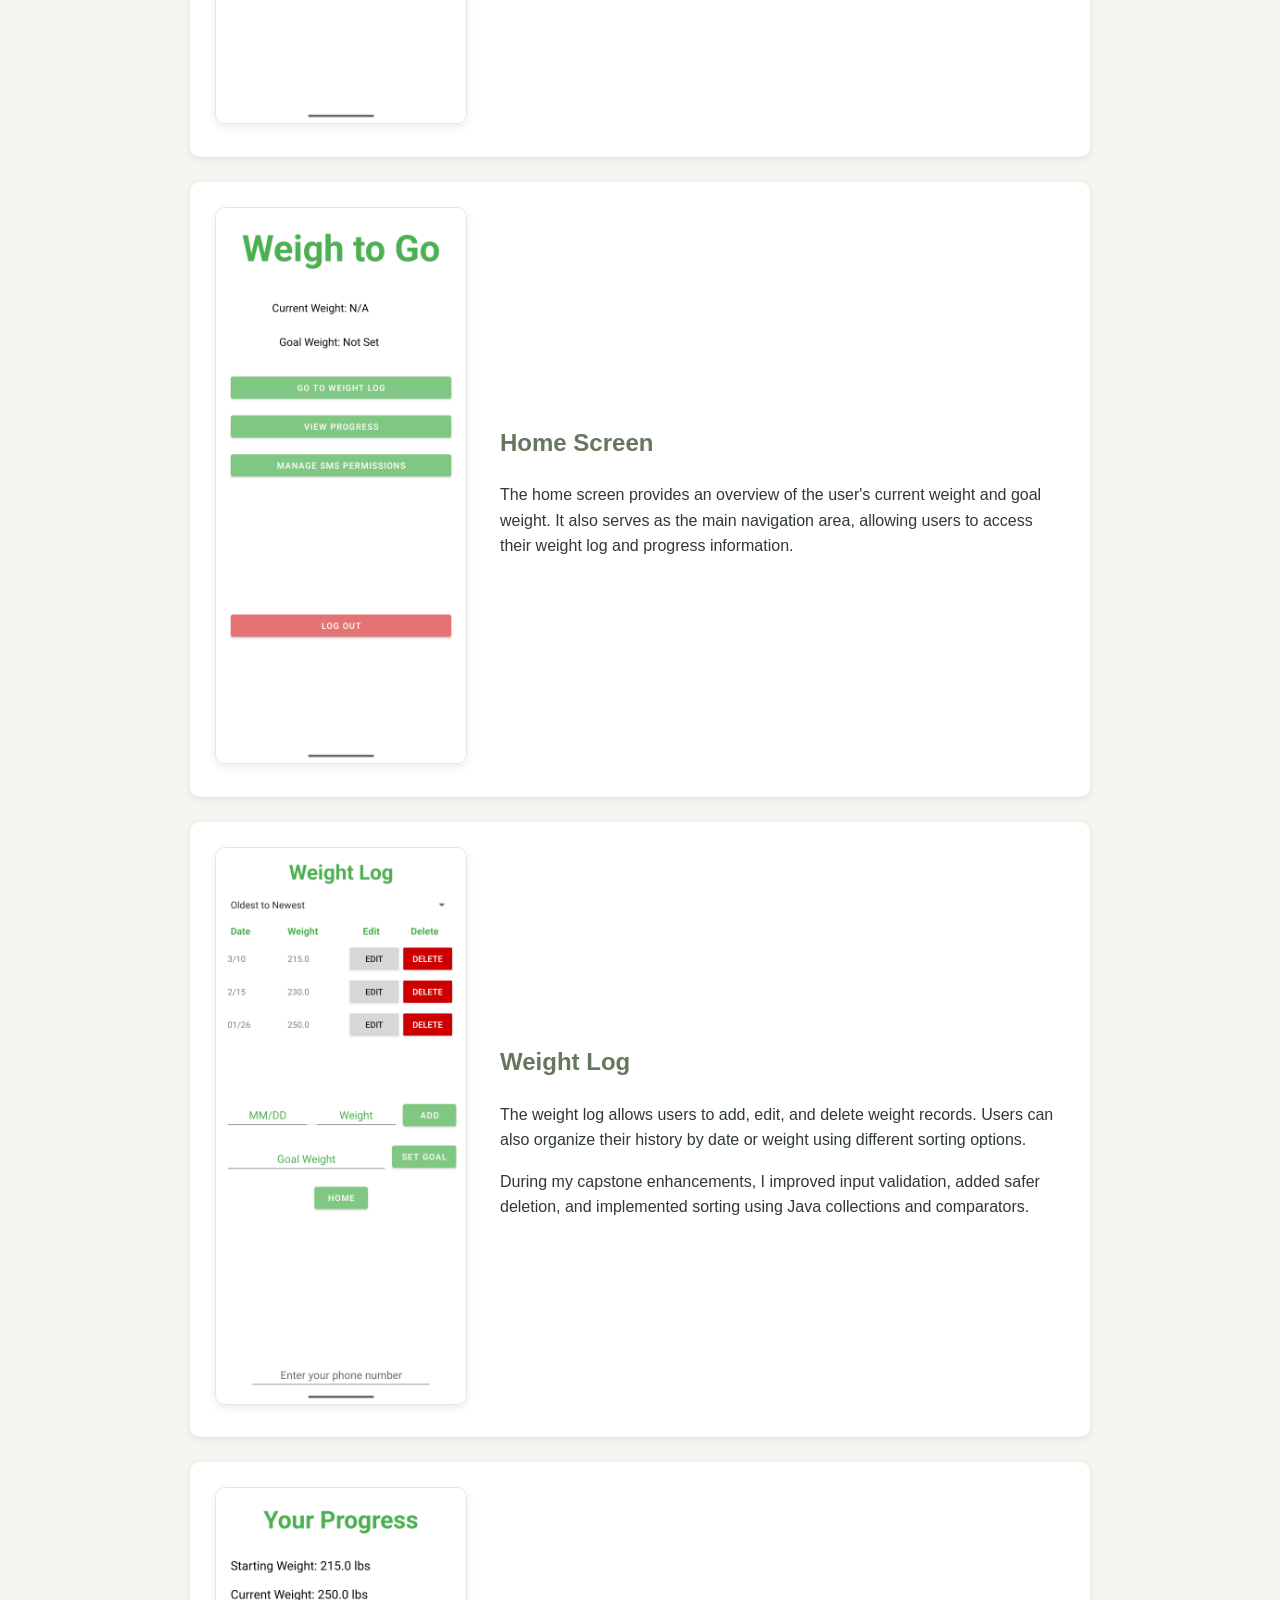
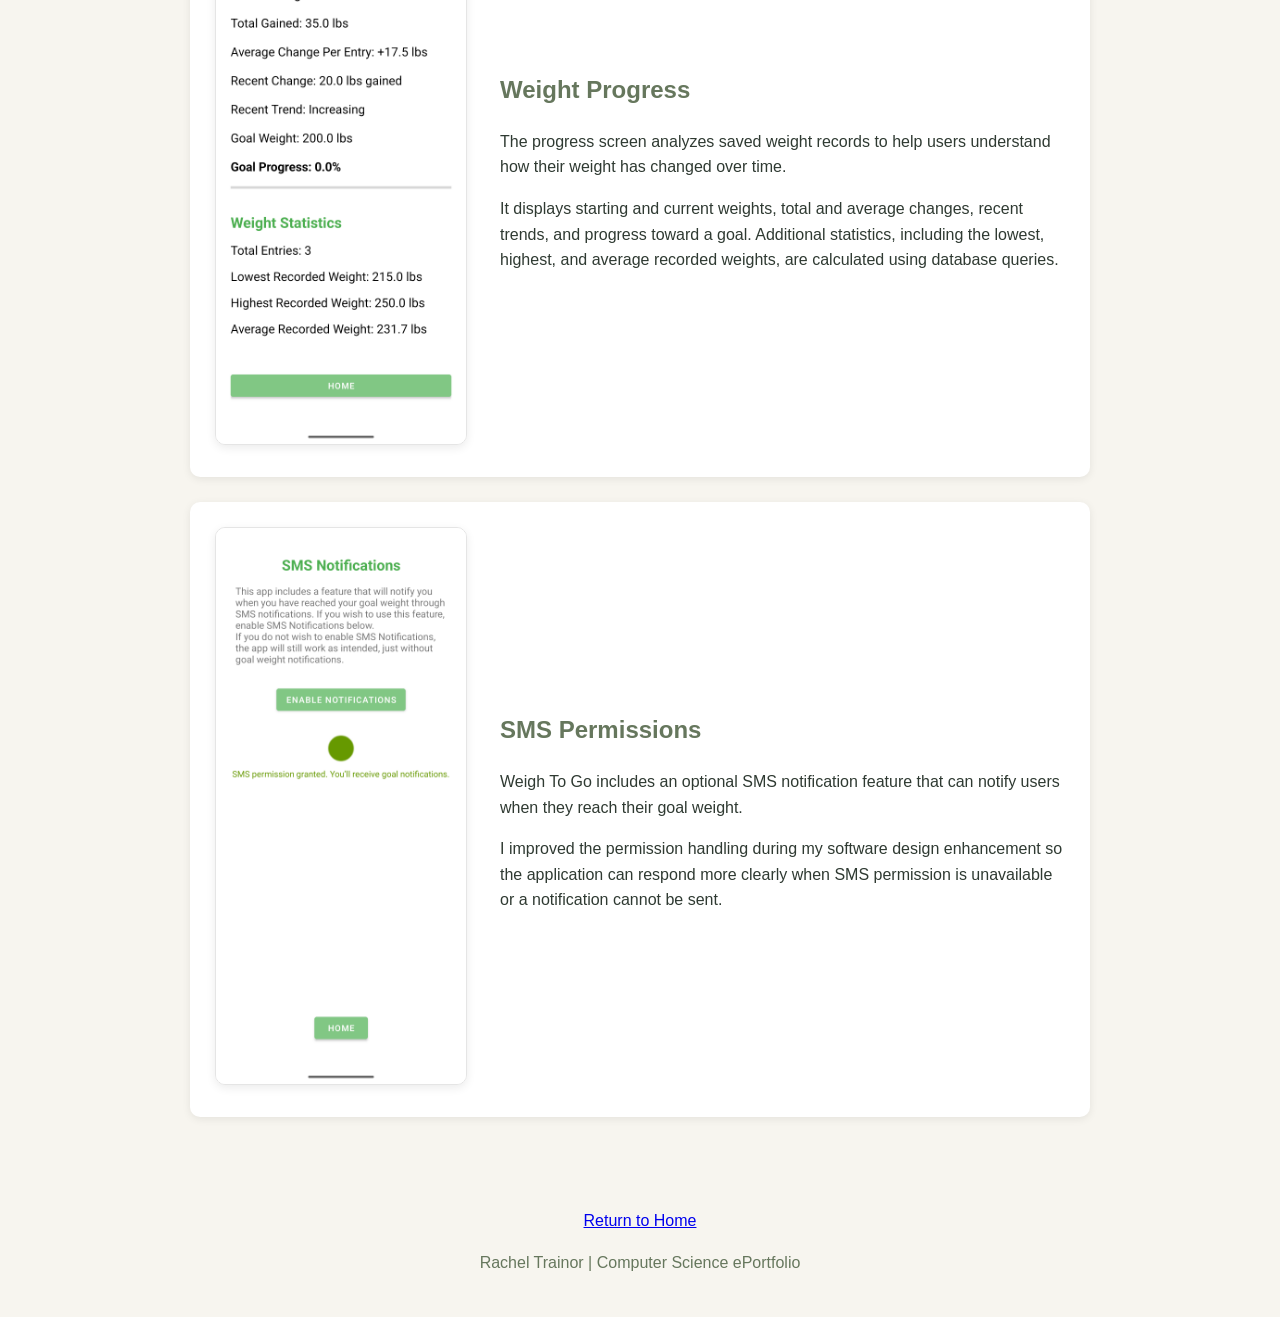
==== commit 68d8e7ec: "Update app-overview.html" ====
--- a/app-overview.html
+++ b/app-overview.html
@@ -87,19 +87,11 @@
                 database storage.
             </p>
 
-            <a href="downloads/CS499CapstoneFinal(WeighToGo).zip"
-               class="download-button"
-               download
-               style="display: inline-block;
-                      background-color: #75866b;
-                      color: #ffffff;
-                      padding: 12px 24px;
-                      margin-top: 15px;
-                      text-decoration: none;
-                      border-radius: 6px;
-                      font-weight: bold;">
-                Download Final Enhanced Application
-            </a>
+            <a class="button"
+   href="downloads/CS499CapstoneFinal(WeighToGo).zip"
+   download>
+    Download Final Enhanced Application
+</a>
 
         </div>
 
